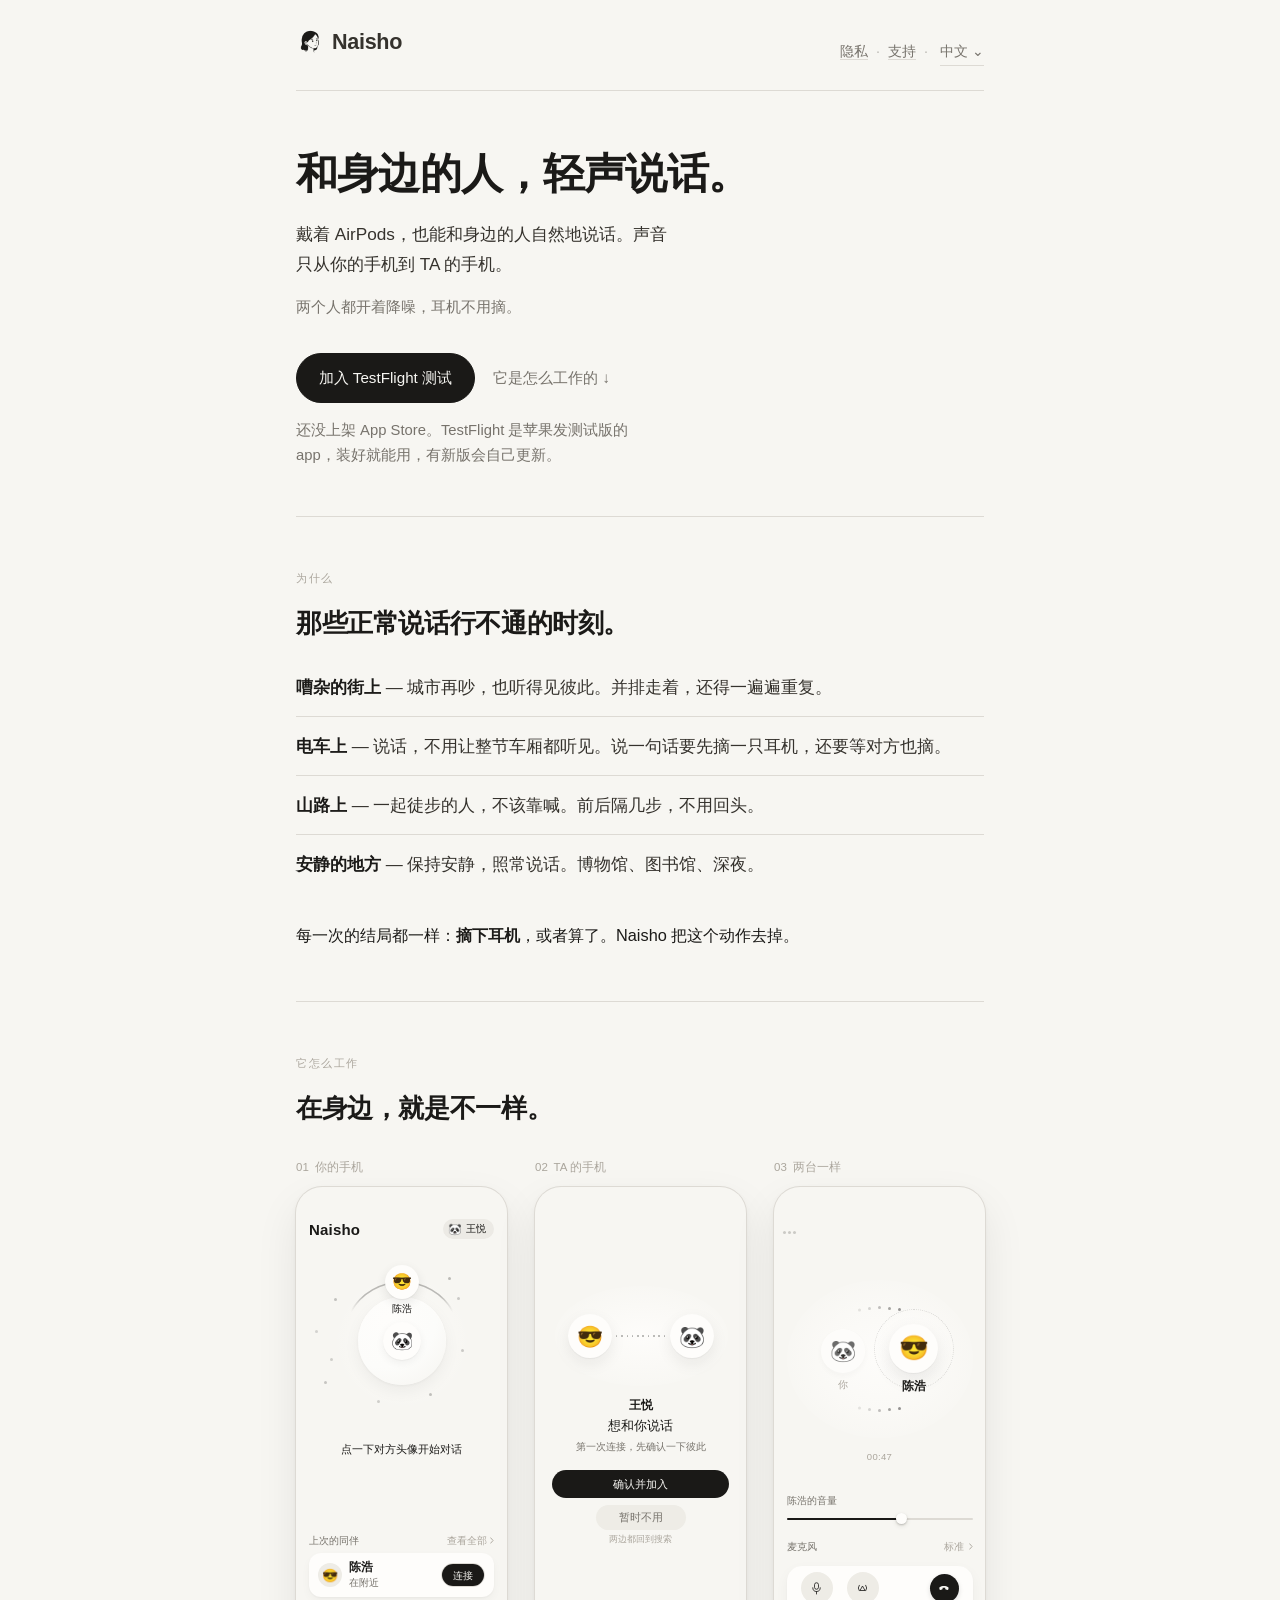
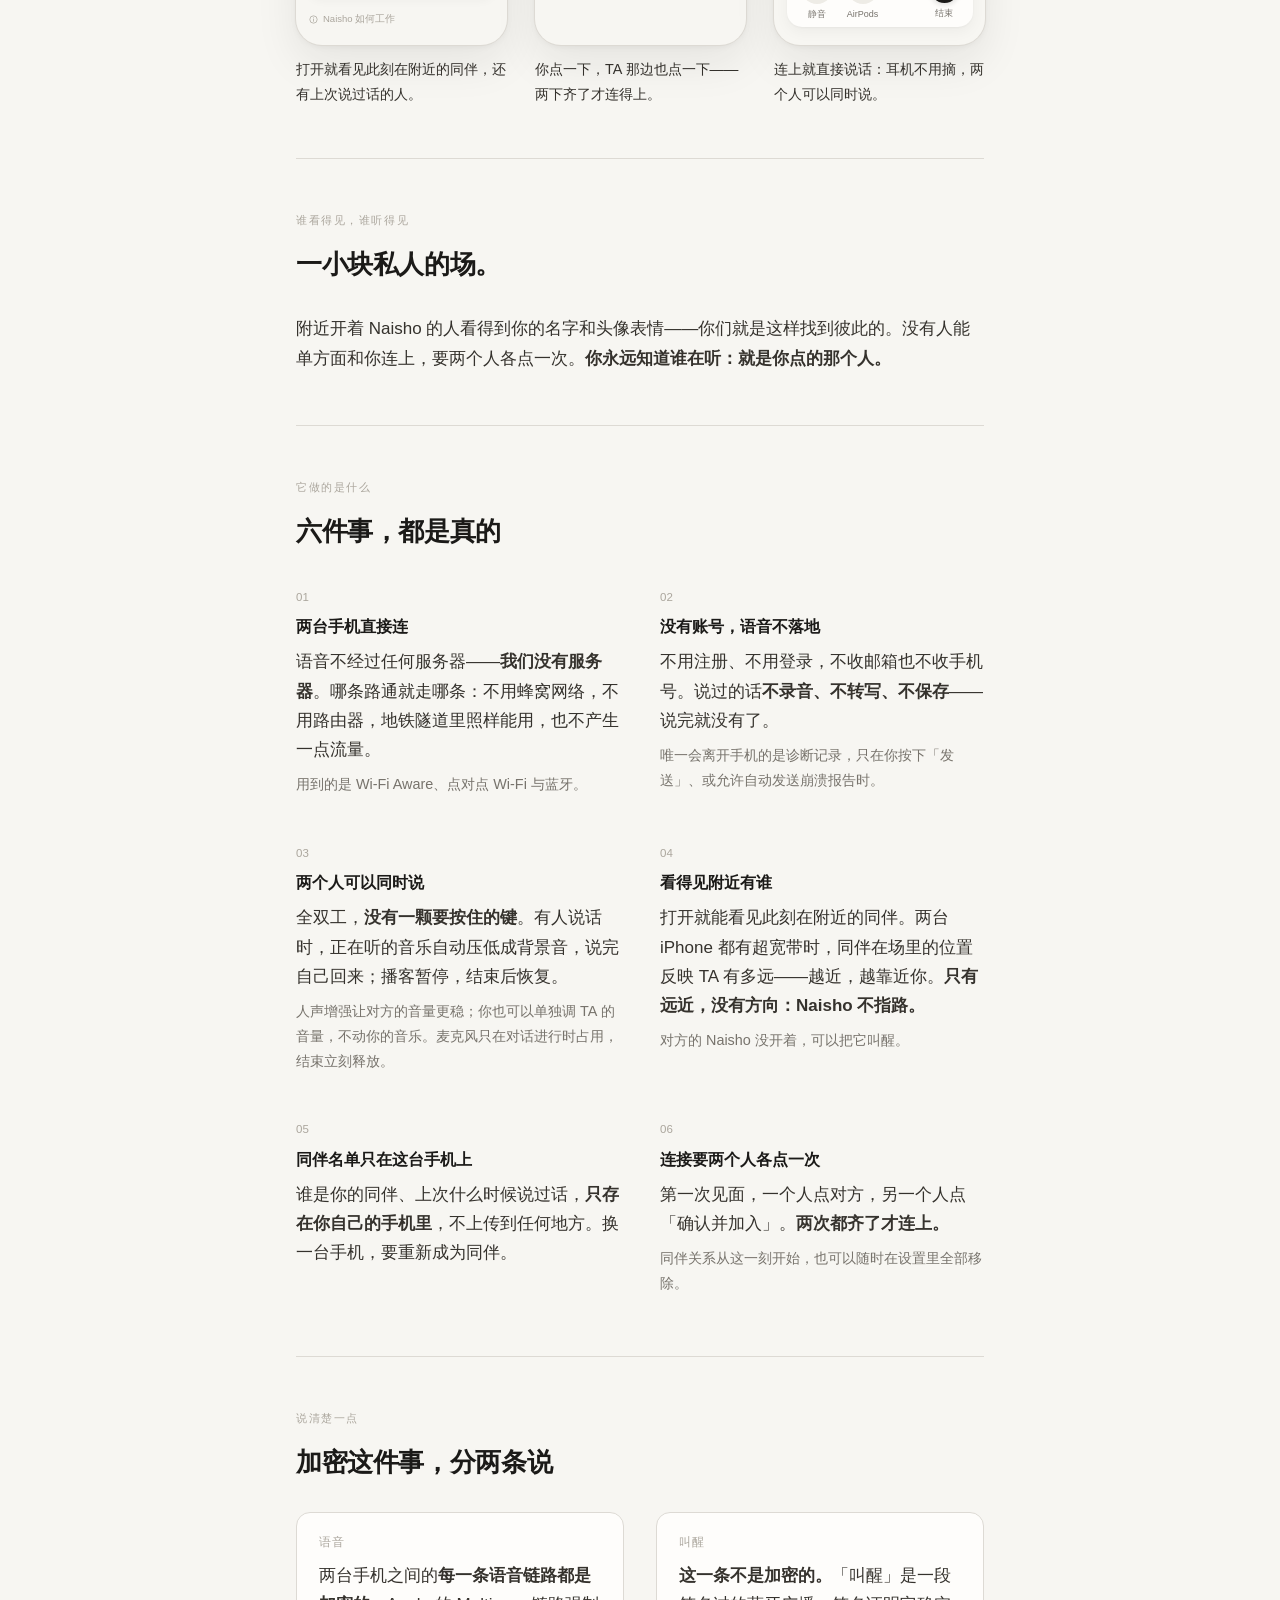
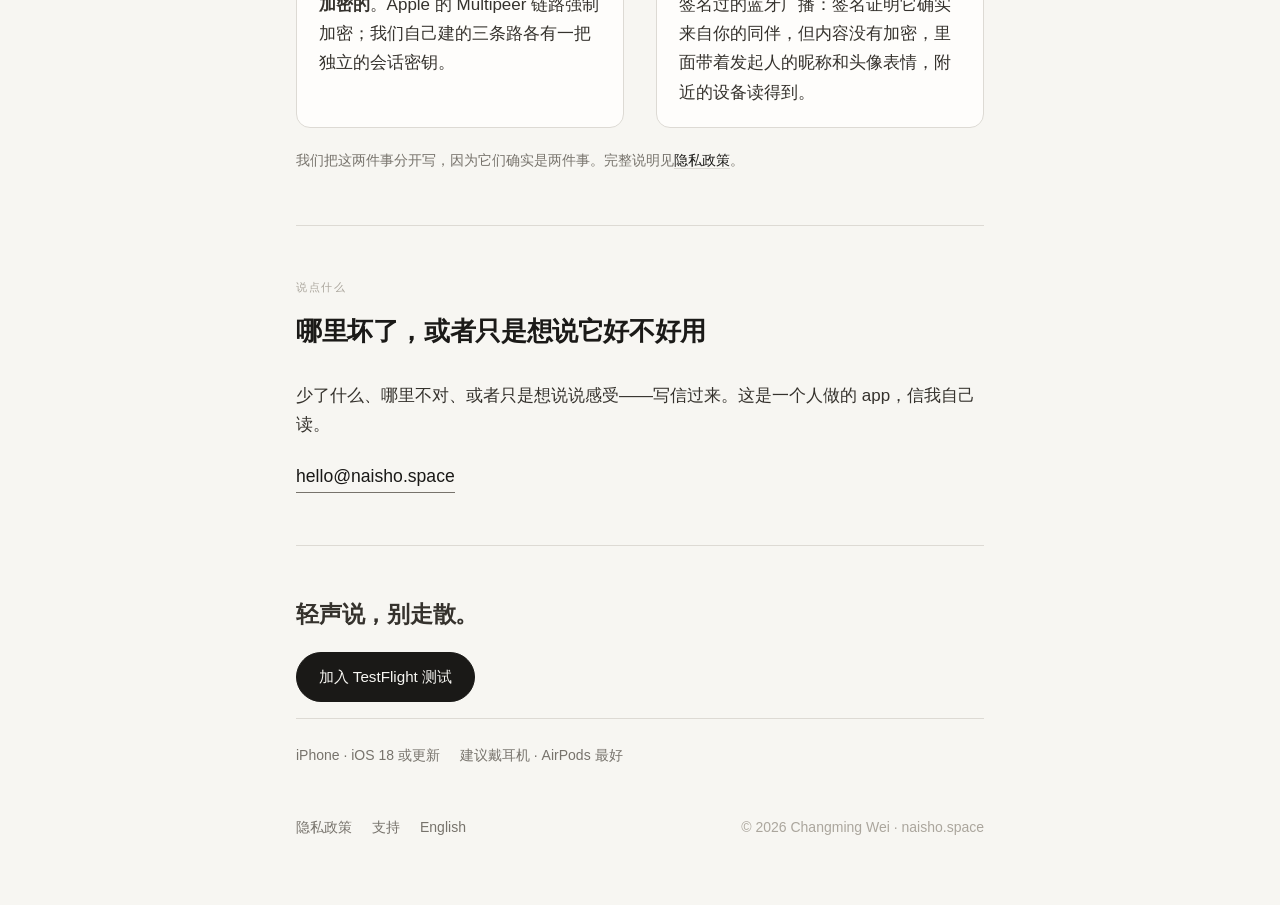
==== cn/index.html @ 8e5c278e "默认语言换成英文：根上是 en，中文搬到 /cn/ Changming 09-07：「我希望默认进来就是 en 版本，cn 的版本就是也有个单独的 域名 /cn/」。  - /            " ====
<!doctype html>
<html lang="zh-Hans">
<head>
<meta charset="utf-8">
<meta name="viewport" content="width=device-width, initial-scale=1">
<title>Naisho · 和身边的人，轻声说话</title>
<meta name="description" content="戴着 AirPods，也能和身边的人自然地说话。没有服务器，没有账号，不录音。iPhone · TestFlight 测试中。">
<link rel="canonical" href="https://naisho.space/cn/">
<link rel="alternate" hreflang="en" href="https://naisho.space/">
<link rel="alternate" hreflang="zh-Hans" href="https://naisho.space/cn/">
<link rel="alternate" hreflang="x-default" href="https://naisho.space/">
<link rel="stylesheet" href="/style.css">
<link rel="icon" href="/favicon.png" type="image/png">
<link rel="apple-touch-icon" href="/apple-touch-icon.png">
<meta name="theme-color" content="#F7F6F2" media="(prefers-color-scheme: light)">
<meta name="theme-color" content="#0D0D0B" media="(prefers-color-scheme: dark)">
<meta property="og:site_name" content="Naisho">
<meta property="og:title" content="和身边的人，轻声说话">
<meta property="og:description" content="戴着 AirPods，也能和身边的人自然地说话。没有服务器，没有账号，不录音。">
<meta property="og:url" content="https://naisho.space/cn/">
<meta property="og:type" content="website">
<meta property="og:locale" content="zh_CN">
<meta property="og:locale:alternate" content="en_US">
<meta property="og:image" content="https://naisho.space/cn/og-card.png">
<meta property="og:image:width" content="1200">
<meta property="og:image:height" content="630">
<meta property="og:image:alt" content="Naisho">
<meta name="twitter:card" content="summary_large_image">
<meta name="twitter:title" content="和身边的人，轻声说话">
<meta name="twitter:description" content="戴着 AirPods，也能和身边的人自然地说话。没有服务器，没有账号，不录音。">
<meta name="twitter:image" content="https://naisho.space/cn/og-card.png">
</head>
<body>
<div class="wrap">

  <header class="masthead">
    <p class="wordmark"><a href="/cn/"><img src="/logo.png" class="logo" alt="" width="28" height="28">Naisho</a></p>
    <nav>
      <a href="/cn/privacy/">隐私</a><span class="sep">·</span><a href="/cn/support/">支持</a><span class="sep">·</span>
      <details class="lang">
      <summary>中文</summary>
      <ul>
        <li><b>中文</b></li>
        <li><a href="/">English</a></li>
      </ul>
    </details>
    </nav>
  </header>

  <div class="hero">
    <h1>和身边的人，轻声说话。</h1>
    <p class="sub">戴着 AirPods，也能和身边的人自然地说话。声音只从你的手机到 TA 的手机。</p>
    <p class="fine">两个人都开着降噪，耳机不用摘。</p>
    <div class="actions">
      <a class="btn primary" href="https://testflight.apple.com/join/V8FKCAMr" rel="noopener">加入 TestFlight 测试</a>
      <a class="btn ghost" href="#how-to">它是怎么工作的 ↓</a>
    </div>
    <p class="fine" style="margin-top:.9rem">还没上架 App Store。TestFlight 是苹果发测试版的 app，装好就能用，有新版会自己更新。</p>
  </div>

  <section>
    <p class="eyebrow">为什么</p>
    <h2>那些正常说话行不通的时刻。</h2>
    <ul class="scenes">
      <li><b>嘈杂的街上</b> — 城市再吵，也听得见彼此。并排走着，还得一遍遍重复。</li>
      <li><b>电车上</b> — 说话，不用让整节车厢都听见。说一句话要先摘一只耳机，还要等对方也摘。</li>
      <li><b>山路上</b> — 一起徒步的人，不该靠喊。前后隔几步，不用回头。</li>
      <li><b>安静的地方</b> — 保持安静，照常说话。博物馆、图书馆、深夜。</li>
    </ul>
    <p class="closing">每一次的结局都一样：<b>摘下耳机</b>，或者算了。Naisho 把这个动作去掉。</p>
  </section>

  <section id="how-to">
    <p class="eyebrow">它怎么工作</p>
    <h2>在身边，就是不一样。</h2>
    <div class="howto">
      <div class="step">
        <span class="n">01<em>你的手机</em></span>
<div class="shot s1" aria-hidden="true">
  <div class="top"></div>
  <div class="hdr"><span class="wm">Naisho</span><span class="cap"><i>🐼</i>王悦</span></div>
  <div class="field">
    <i class="dot" style="left:116px;top:24px;opacity:0.3"></i><i class="dot" style="left:161px;top:48px;opacity:0.2"></i><i class="dot" style="left:165px;top:100px;opacity:0.22"></i><i class="dot" style="left:133px;top:144px;opacity:0.27"></i><i class="dot" style="left:81px;top:151px;opacity:0.19"></i><i class="dot" style="left:28px;top:132px;opacity:0.22"></i><i class="dot" style="left:19px;top:81px;opacity:0.16"></i><i class="dot" style="left:38px;top:49px;opacity:0.24"></i><i class="dot" style="left:152px;top:28px;opacity:0.27"></i><i class="dot" style="left:34px;top:109px;opacity:0.18"></i>
    <div class="mist"></div>
    <svg class="ripples" viewBox="0 0 318 318" aria-hidden="true"><circle class="rp rp1" cx="159" cy="159"/><circle class="rp rp2" cx="159" cy="159"/><circle class="rp rp3" cx="159" cy="159"/></svg>
    <svg class="arc" viewBox="-65 -65 130 130" aria-hidden="true"><defs><linearGradient id="arcfade" x1="0" x2="1" y1="0" y2="0"><stop offset="0" stop-color="currentColor" stop-opacity="0"/><stop offset=".12" stop-color="currentColor" stop-opacity=".28"/><stop offset=".88" stop-color="currentColor" stop-opacity=".28"/><stop offset="1" stop-color="currentColor" stop-opacity="0"/></linearGradient></defs><path d="M-51.1 -29.5 A59 59 0 0 1 51.1 -29.5" stroke="url(#arcfade)"/></svg>
    <div class="orb"><div class="face">🐼</div></div>
    <div class="peer"><div class="fw"><i class="halo"></i><div class="face">😎</div><i class="dust" style="--dx:14px;--dy:-9px;animation-delay:-0s"></i><i class="dust" style="--dx:18px;--dy:4px;animation-delay:-0.15s"></i><i class="dust" style="--dx:9px;--dy:-16px;animation-delay:-0.3s"></i><i class="dust" style="--dx:20px;--dy:-3px;animation-delay:-0.45s"></i></div><b>陈浩</b></div>
  </div>
  <div class="status x"><span class="a">正在寻找附近的同伴…</span><span class="b">点一下对方头像开始对话</span></div>
  <div class="grow"></div>
  <div class="last">
    <div class="lh"><b>上次的同伴</b><span class="see">查看全部<svg width="4" height="7" viewBox="0 0 6 10" fill="none" aria-hidden="true"><path d="M1 1l3.6 4L1 9" stroke="currentColor" stroke-width="1.4" stroke-linecap="round" stroke-linejoin="round"/></svg></span></div>
    <div class="card">
      <div class="face">😎</div>
      <div class="txt"><b>陈浩</b><span class="sub x num"><em class="a">上次对话 1小时前</em><em class="b">在附近</em></span></div>
      <div class="btn x"><span class="a">叫醒</span><span class="b">连接</span></div>
    </div>
  </div>
  <div class="how"><svg width="9" height="9" viewBox="0 0 16 16" fill="none" aria-hidden="true"><circle cx="8" cy="8" r="6.5" stroke="currentColor" stroke-width="1.3"/><path d="M8 7.2v4" stroke="currentColor" stroke-width="1.3" stroke-linecap="round"/><circle cx="8" cy="4.8" r=".85" fill="currentColor"/></svg>Naisho 如何工作</div>
  <div class="bot"></div>
</div>
        <p>打开就看见此刻在附近的同伴，还有上次说过话的人。</p>
      </div>
      <div class="step">
        <span class="n">02<em>TA 的手机</em></span>
<div class="shot s2" aria-hidden="true">
  <div class="c2">
    <div class="duo"><div class="glow"></div><div class="face">😎</div><div class="link"><i style="left:4.4px"></i><i style="left:9.7px"></i><i style="left:15.0px"></i><i style="left:20.2px"></i><i style="left:25.6px"></i><i style="left:30.9px"></i><i style="left:36.2px"></i><i style="left:41.5px"></i><i style="left:46.8px"></i><i style="left:52.0px"></i></div><div class="face">🐼</div></div>
    <b class="nm">王悦</b>
    <div class="ask">想和你说话</div>
    <div class="once">第一次连接，先确认一下彼此</div>
    <div class="fill">确认并加入</div>
    <div class="pill">暂时不用</div>
    <div class="fn">两边都回到搜索</div>
  </div>
</div>
        <p>你点一下，TA 那边也点一下——两下齐了才连得上。</p>
      </div>
      <div class="step">
        <span class="n">03<em>两台一样</em></span>
<div class="shot s3" aria-hidden="true">
  <div class="top"></div>
  <div class="q"><i></i><i></i><i></i></div>
  <div class="grow"></div>
  <div class="pf">
    <div class="mist"></div>
    <div class="fd"><i style="opacity:.10;transform:translateY(1.5px)"></i><i style="opacity:.16"></i><i style="opacity:.26;transform:translateY(-1px)"></i><i style="opacity:.38"></i><i style="opacity:.46;transform:translateY(1px)"></i></div>
    <div class="pair">
      <div class="me"><div class="face">🐼</div><span>你</span></div>
      <div class="sp"><i class="glow"></i><i class="df d1"></i><i class="df d2"></i><i class="df d3"></i><div class="face">😎</div><b>陈浩</b></div>
    </div>
    <div class="fd"><i style="opacity:.10;transform:translateY(-1.5px)"></i><i style="opacity:.16"></i><i style="opacity:.26;transform:translateY(1px)"></i><i style="opacity:.38"></i><i style="opacity:.46;transform:translateY(-1px)"></i></div>
  </div>
  <div class="timer num">00:47</div>
  <div class="grow"></div>
  <div class="vol"><span>陈浩的音量</span><div class="track"><i></i><i class="on"></i><i class="th"></i></div></div>
  <div class="mic"><span>麦克风</span><em>标准</em><span style="flex:none;color:var(--sh-t3);margin-left:5px"><svg width="4" height="7" viewBox="0 0 6 10" fill="none" aria-hidden="true"><path d="M1 1l3.6 4L1 9" stroke="currentColor" stroke-width="1.4" stroke-linecap="round" stroke-linejoin="round"/></svg></span></div>
  <div class="dock">
    <div class="g">
      <div class="k"><div class="ctl"><svg width="11" height="13" viewBox="0 0 22 26" fill="none" aria-hidden="true"><rect x="7" y="1.5" width="8" height="13" rx="4" stroke-width="1.6"/><path d="M3.5 11.5a7.5 7.5 0 0015 0" stroke-width="1.6" stroke-linecap="round"/><path d="M11 19v5" stroke-width="1.6" stroke-linecap="round"/></svg></div>静音</div>
      <div class="k"><div class="ctl"><svg width="13" height="12" viewBox="0 0 26 24" fill="none" aria-hidden="true"><path d="M6.5 6.5a9 9 0 000 11M19.5 6.5a9 9 0 010 11" stroke-width="1.6" stroke-linecap="round"/><path d="M13 8l5 9H8l5-9z" stroke-width="1.6" stroke-linejoin="round"/></svg></div>AirPods</div>
    </div>
    <div class="k end"><div class="ctl"><svg width="12" height="12" viewBox="0 0 26 26" aria-hidden="true"><path d="M3.4 11.6c5-4 13.8-4 18.8 0l.5.4v3.4c0 1.1-1 2-2.1 1.8l-3.5-.7a1.9 1.9 0 01-1.5-1.9v-1.9a13.6 13.6 0 00-5.6 0v1.9c0 .9-.6 1.7-1.5 1.9l-3.5.7A1.9 1.9 0 013 15.4V12l.4-.4z"/></svg></div>结束</div>
  </div>
  <div class="bot"></div>
</div>
        <p>连上就直接说话：耳机不用摘，两个人可以同时说。</p>
      </div>
    </div>
  </section>

  <section>
    <p class="eyebrow">谁看得见，谁听得见</p>
    <h2>一小块私人的场。</h2>
    <p>附近开着 Naisho 的人看得到你的名字和头像表情——你们就是这样找到彼此的。没有人能单方面和你连上，要两个人各点一次。<b>你永远知道谁在听：就是你点的那个人。</b></p>
  </section>

  <section id="how">
    <p class="eyebrow">它做的是什么</p>
    <h2>六件事，都是真的</h2>
    <div class="facts">
      <div class="fact">
        <span class="n">01</span>
        <h3>两台手机直接连</h3>
        <p>语音不经过任何服务器——<b>我们没有服务器</b>。哪条路通就走哪条：不用蜂窝网络，不用路由器，地铁隧道里照样能用，也不产生一点流量。</p>
        <p class="fine">用到的是 Wi‑Fi Aware、点对点 Wi‑Fi 与蓝牙。</p>
      </div>
      <div class="fact">
        <span class="n">02</span>
        <h3>没有账号，语音不落地</h3>
        <p>不用注册、不用登录，不收邮箱也不收手机号。说过的话<b>不录音、不转写、不保存</b>——说完就没有了。</p>
        <p class="fine">唯一会离开手机的是诊断记录，只在你按下「发送」、或允许自动发送崩溃报告时。</p>
      </div>
      <div class="fact">
        <span class="n">03</span>
        <h3>两个人可以同时说</h3>
        <p>全双工，<b>没有一颗要按住的键</b>。有人说话时，正在听的音乐自动压低成背景音，说完自己回来；播客暂停，结束后恢复。</p>
        <p class="fine">人声增强让对方的音量更稳；你也可以单独调 TA 的音量，不动你的音乐。麦克风只在对话进行时占用，结束立刻释放。</p>
      </div>
      <div class="fact">
        <span class="n">04</span>
        <h3>看得见附近有谁</h3>
        <p>打开就能看见此刻在附近的同伴。两台 iPhone 都有超宽带时，同伴在场里的位置反映 TA 有多远——越近，越靠近你。<b>只有远近，没有方向：Naisho 不指路。</b></p>
        <p class="fine">对方的 Naisho 没开着，可以把它叫醒。</p>
      </div>
      <div class="fact">
        <span class="n">05</span>
        <h3>同伴名单只在这台手机上</h3>
        <p>谁是你的同伴、上次什么时候说过话，<b>只存在你自己的手机里</b>，不上传到任何地方。换一台手机，要重新成为同伴。</p>
              </div>
      <div class="fact">
        <span class="n">06</span>
        <h3>连接要两个人各点一次</h3>
        <p>第一次见面，一个人点对方，另一个人点「确认并加入」。<b>两次都齐了才连上。</b></p>
        <p class="fine">同伴关系从这一刻开始，也可以随时在设置里全部移除。</p>
      </div>
    </div>
  </section>

  <section>
    <p class="eyebrow">说清楚一点</p>
    <h2>加密这件事，分两条说</h2>
    <div class="split">
      <div class="col">
        <p class="label">语音</p>
        <p>两台手机之间的<b>每一条语音链路都是加密的</b>。Apple 的 Multipeer 链路强制加密；我们自己建的三条路各有一把独立的会话密钥。</p>
      </div>
      <div class="col">
        <p class="label">叫醒</p>
        <p><b>这一条不是加密的。</b>「叫醒」是一段签名过的蓝牙广播：签名证明它确实来自你的同伴，但内容没有加密，里面带着发起人的昵称和头像表情，附近的设备读得到。</p>
      </div>
    </div>
    <p class="fine" style="margin-top:1.25rem">我们把这两件事分开写，因为它们确实是两件事。完整说明见<a href="/cn/privacy/">隐私政策</a>。</p>
  </section>

  <section>
    <p class="eyebrow">说点什么</p>
    <h2>哪里坏了，或者只是想说它好不好用</h2>
    <p>少了什么、哪里不对、或者只是想说说感受——写信过来。这是一个人做的 app，信我自己读。</p>
    <a class="mail" href="mailto:hello@naisho.space">hello@naisho.space</a>
  </section>

  <div class="closing-cta">
    <p class="big">轻声说，别走散。</p>
    <div class="actions">
      <a class="btn primary" href="https://testflight.apple.com/join/V8FKCAMr" rel="noopener">加入 TestFlight 测试</a>
    </div>
  </div>

  <div class="spec">
    <span>iPhone · iOS 18 或更新</span>
    <span>建议戴耳机 · AirPods 最好</span>
  </div>

  <footer>
    <a href="/cn/privacy/">隐私政策</a>
    <a href="/cn/support/">支持</a>
    <a href="/">English</a>
    <span class="copy">© 2026 Changming Wei · naisho.space</span>
  </footer>

</div>
</body>
</html>
---- style.css ----
/* naisho.space —— 全站唯一一份样式。没有脚本，没有第三方资源，没有网络字体。
   为什么不引网络字体（画布《官网规格》）：能用这个产品的人全在 Apple 设备上，
   那里的系统字栈就是 SF Pro ＋ 苹方 / ヒラギノ，和 app 里一模一样；
   中文没有能引的那一款（一两 MB，子集化也拖首屏），而只引拉丁正好制造
   「一句中英混排的话当场看出两副字」——app 那条规矩要避开的正是这个。 */

:root {
  color-scheme: light dark;
  --bg: #F7F6F2;
  --surface: #FEFDFB;
  --text: #1B1A18;
  --prose: #35322D;
  --muted: #77736C;
  --faint: #ABA69D;
  --rule: #DDDAD4;
  --accent: #1A1917;
  --ink-invert: #F7F6F2;
}
@media (prefers-color-scheme: dark) {
  :root {
    --bg: #0D0D0B;
    --surface: #1C1A16;
    --text: #F3F0EA;
    --prose: #DCD8D0;
    --muted: #A8A49B;
    --faint: #7A756C;
    --rule: rgba(255, 255, 255, 0.10);
    --accent: #F3F0EA;
    --ink-invert: #0D0D0B;
  }
}

*, *::before, *::after { box-sizing: border-box; }

body {
  margin: 0;
  background: var(--bg);
  color: var(--text);
  /* 中日文那几款必须显式列出：网页上没有 iOS 那条「系统自己的回落链是对的」的保证，
     -apple-system 在 Windows / Android 会落到 Segoe UI / Roboto，两副都没有汉字。 */
  font: 17px/1.72 -apple-system, BlinkMacSystemFont, "SF Pro Text", "Segoe UI",
        "PingFang SC", "PingFang TC", "Hiragino Sans", "Microsoft YaHei",
        "Noto Sans SC", "Helvetica Neue", Helvetica, Arial, sans-serif;
  -webkit-text-size-adjust: 100%;
  -webkit-font-smoothing: antialiased;
}

.wrap { max-width: 46rem; margin: 0 auto; padding: 0 1.5rem; }

/* ── 页眉 ─────────────────────────────────────────── */
.masthead {
  display: flex; flex-wrap: wrap; align-items: baseline; gap: .75rem 1.25rem;
  padding: 1.75rem 0 1.5rem; border-bottom: 1px solid var(--rule);
}
.wordmark {
  font: 700 1.35rem/1 "Helvetica Neue", Helvetica, Arial, sans-serif;
  letter-spacing: -0.015em; margin: 0;
}
.wordmark a { color: inherit; border: none; display: inline-flex; align-items: center; gap: .5rem; }
/* 名字在五种语言里都只有一个：Naisho。字标里不挂译名。 */
.logo { display: block; width: 28px; height: 28px; border-radius: 6px; }
/* 深色下这张线稿是黑的，会糊在深色纸上——反相一下比另存一张更省，形状一模一样。 */
@media (prefers-color-scheme: dark) { .logo { filter: invert(1); } }

/* 语言：一个纯 CSS 的下拉（<details>，没有脚本）。 */
.lang { position: relative; display: inline-block; }
.lang > summary {
  list-style: none; cursor: pointer; color: var(--muted);
  border-bottom: 1px solid var(--rule); padding-bottom: 1px;
}
.lang > summary::-webkit-details-marker { display: none; }
.lang > summary::after { content: " ⌄"; letter-spacing: 0; }
.lang[open] > summary { color: var(--text); }
.lang > ul {
  position: absolute; right: 0; top: calc(100% + .5rem); z-index: 5;
  margin: 0; padding: .35rem 0; list-style: none; min-width: 7.5rem;
  background: var(--surface); border: 1px solid var(--rule); border-radius: 10px;
  box-shadow: 0 4px 14px rgba(0, 0, 0, .07);
}
.lang li { padding: 0; }
.lang li a, .lang li b {
  display: block; padding: .35rem .85rem; font-size: .9rem; font-weight: 400;
  color: var(--muted); border: none; white-space: nowrap;
}
.lang li b { color: var(--text); }
.lang li a:hover { color: var(--text); background: var(--bg); }
.masthead nav { margin-left: auto; font-size: .9rem; color: var(--muted); }
.masthead nav a { color: inherit; }
.masthead nav a:hover { color: var(--text); }
.masthead nav .sep { opacity: .45; margin: 0 .5rem; }

a { color: var(--accent); text-decoration: none; border-bottom: 1px solid var(--rule); }
a:hover { border-color: var(--muted); }
a:focus-visible { outline: 2px solid var(--muted); outline-offset: 3px; border-radius: 2px; }

/* ── 开场 ─────────────────────────────────────────── */
.hero { padding: 3.5rem 0 3rem; }
.hero h1 {
  font-size: clamp(1.85rem, 5.2vw, 2.6rem); line-height: 1.28; font-weight: 600;
  letter-spacing: -0.02em; margin: 0 0 1.25rem; text-wrap: balance; max-width: 20ch;
}
.hero .sub { font-size: 1.075rem; color: var(--prose); margin: 0 0 1rem; max-width: 40ch; }
.hero .fine { font-size: .925rem; color: var(--muted); margin: 0; max-width: 42ch; }

.actions { display: flex; flex-wrap: wrap; gap: .75rem; margin-top: 2rem; }
.btn {
  display: inline-block; padding: .7rem 1.35rem; border-radius: 999px;
  font-size: .95rem; border: 1px solid var(--rule); background: var(--surface);
  color: var(--text);
}
/* 主动作：实心墨块。app 里那颗「连接」也是这个道理——一屏上只有一个这么重的东西。 */
.btn.primary {
  background: var(--accent); color: var(--ink-invert); border-color: var(--accent);
  font-weight: 500;
}
.btn.primary:hover { opacity: .88; }
.btn.ghost { border-color: transparent; background: transparent; color: var(--muted); padding-left: .35rem; }
.btn.ghost:hover { color: var(--text); }

/* ── 分节 ─────────────────────────────────────────── */
section { padding: 3.25rem 0; border-top: 1px solid var(--rule); }
.eyebrow {
  font-size: .7rem; letter-spacing: .14em; text-transform: uppercase;
  color: var(--faint); margin: 0 0 .75rem;
}
h2 {
  font-size: clamp(1.3rem, 3.4vw, 1.6rem); font-weight: 600; letter-spacing: -0.015em;
  margin: 0 0 1.75rem; text-wrap: balance;
}
h3 { font-size: 1.0rem; font-weight: 600; margin: 0 0 .4rem; }
p { margin: 0 0 1rem; color: var(--prose); }
p:last-child { margin-bottom: 0; }
.fine { font-size: .9rem; color: var(--muted); }

/* 场景：一条一条，不是卡片墙——它们是同一件事的四个样子 */
.scenes { list-style: none; margin: 0 0 1.75rem; padding: 0; }
.scenes li { padding: .9rem 0; border-top: 1px solid var(--rule); color: var(--prose); }
.scenes li:first-child { border-top: none; padding-top: 0; }
.scenes b { color: var(--text); font-weight: 600; }
.closing { font-size: 1.02rem; color: var(--text); }

/* 六件事 */
.facts { display: grid; gap: 1.75rem; }
@media (min-width: 40rem) { .facts { grid-template-columns: 1fr 1fr; gap: 2rem 2.5rem; } }
.fact .n {
  display: inline-block; font-size: .72rem; color: var(--faint);
  font-variant-numeric: tabular-nums; margin-bottom: .35rem;
}
.fact p { margin-bottom: .5rem; }

/* ── 怎么用：三块真屏 ──────────────────────────────────────────────
   纯 HTML + CSS，零脚本、零外链、零位图。屏跟着访客的主题翻（prefers-color-scheme）——
   app 的纸 #F7F6F2 / #0D0D0B 和站点的 --bg 本来就是同一块材料，屏里那一套是 app 自己的
   令牌（画布《材料与字阶》），用 --sh-* 单独挂在 .shot 上，不和站点的 --text / --prose 混。
   减弱动态：沿用本文件底部那条全局 animation:none —— 每个会动的东西，静止态都写在
   基础样式里（有人在场 / 说话中），动画一关剩下的就是那一帧，不另写一条。 */
.howto { display: grid; gap: 2.1rem; }
@media (min-width: 40rem) { .howto { grid-template-columns: repeat(3, 1fr); gap: 2rem 1.75rem; } }
.step .n {
  display: block; font-size: .72rem; color: var(--faint);
  font-variant-numeric: tabular-nums; margin-bottom: .6rem;
}
.step .n em { font-style: normal; margin-left: .5em; }
.step p { font-size: .9rem; line-height: 1.7; color: var(--prose); margin: .75rem 0 0; }
.step .shot { margin: 0 auto; }

/* 屏：402 × 874 的真机按 211 宽重排（不是缩图——16 号正文缩到 8.4 号没人读得了）。
   几何等比 0.525，字号设下限：主文字 11–12.5，次要 10，三级 9.5。 */
.shot {
  --sh-bg: #F7F6F2; --sh-ink: #1A1917; --sh-i: 26, 25, 23;
  --sh-t2: #77736C; --sh-t3: #ABA69D;
  --sh-card: #FEFDFB; --sh-face: #FEFDFB; --sh-chip: #EEECE6; --sh-cap: #ECEAE5;
  --sh-orb1: #FEFDFB; --sh-orb2: #FCFCFA; --sh-orb3: #F3F1EC; --sh-rim: rgba(254, 253, 251, .9);
  --sh-track: #DDDAD4; --sh-thumb: #FEFDFB; --sh-inv: #F7F6F2;
  --sh-sh: 27, 26, 24; --sh-glow: 254, 253, 251;
  position: relative; width: 211px; height: 458px; overflow: hidden; border-radius: 26px;
  background: var(--sh-bg); color: var(--sh-ink);
  box-shadow: 0 0 0 1px var(--rule), 0 2px 6px rgba(var(--sh-sh), .05), 0 18px 44px rgba(var(--sh-sh), .08);
  display: flex; flex-direction: column; align-items: stretch;
  font-size: 10px; line-height: 1.3; font-weight: 400; letter-spacing: 0; text-align: left;
  -webkit-font-smoothing: antialiased; user-select: none; -webkit-user-select: none;
}
@media (prefers-color-scheme: dark) {
  .shot {
    --sh-bg: #0D0D0B; --sh-ink: #F3F0EA; --sh-i: 243, 240, 234;
    --sh-t2: #A8A49B; --sh-t3: #7A756C;
    --sh-card: #1C1A16; --sh-face: #35312A; --sh-chip: #2E2B25; --sh-cap: #2E2B25;
    --sh-orb1: #2E2A22; --sh-orb2: #26231D; --sh-orb3: #191713; --sh-rim: rgba(243, 240, 234, .14);
    --sh-track: #3A362F; --sh-thumb: #EDE9E1; --sh-inv: #0D0D0B;
    --sh-sh: 0, 0, 0; --sh-glow: 46, 42, 34;
  }
}
/* 三列时格子只有 178–211 宽（视口 40–46rem），窄屏叠起来时放大一档。zoom 是重排不是栅格缩放，字仍然清楚。 */
@media (min-width: 40rem) and (max-width: 45.99rem) { .shot { zoom: .84; } }
@media (max-width: 39.99rem) { .shot { zoom: 1.24; } }

.shot * { box-sizing: border-box; margin: 0; padding: 0; }
.shot svg { display: block; width: auto; height: auto; }
.shot .grow { flex: 1 1 auto; }
.shot .num { font-variant-numeric: tabular-nums; }
.shot .x { display: grid; } .shot .x > * { grid-area: 1 / 1; }
.shot .face {
  display: flex; align-items: center; justify-content: center; flex: none;
  border-radius: 50%; background: var(--sh-face); line-height: 1; font-style: normal;
}
.shot .wm { font: 700 15px/1 "Helvetica Neue", Helvetica, Arial, sans-serif; letter-spacing: .2px; color: var(--sh-ink); }
.shot .fd { display: flex; align-items: center; gap: 7px; }
.shot .fd i { display: block; width: 3px; height: 3px; border-radius: 50%; background: var(--sh-ink); }

/* ── 01 首页：搜索中 → 有人进来了 → 又走了（18 秒一圈，画布《搜索页 · 动效说明》分镜 ①②⑤⑥） ── */
.s1 .top { height: 30px; flex: none; }
.s1 .hdr { height: 24px; flex: none; display: flex; align-items: center; justify-content: space-between; padding: 0 13px; }
.s1 .cap {
  display: flex; align-items: center; gap: 4px; height: 20px; padding: 0 8px 0 5px;
  border-radius: 10px; background: var(--sh-cap); font-size: 9.5px; color: var(--sh-ink); white-space: nowrap;
}
.s1 .cap i { font-style: normal; font-size: 11px; line-height: 1; }
.s1 .field { position: relative; height: 183px; flex: none; margin-top: 8px; }
.s1 .dot { position: absolute; width: 3px; height: 3px; border-radius: 50%; background: var(--sh-ink); }
.s1 .mist {
  position: absolute; left: 50%; top: 50%; width: 160px; height: 160px; margin: -80px 0 0 -80px; border-radius: 50%;
  background: radial-gradient(50% 50% at 50% 50%, rgba(var(--sh-glow), .55) 0%, rgba(var(--sh-glow), .22) 58%, rgba(var(--sh-glow), 0) 86%);
}
/* 三道等势线：越往外越淡、越往外越断（代码 FieldRipples.bands：[40,.8] → [6,4] → [2,7]），没有一圈是闭合的 */
.s1 .ripples { position: absolute; left: 50%; top: 50%; width: 167px; height: 167px; margin: -83.5px 0 0 -83.5px; overflow: visible; opacity: 0; animation: s1-ripples 18s linear infinite; }
.s1 .rp { fill: none; stroke: rgb(var(--sh-i)); stroke-width: 1.6; r: 124px; opacity: 0; stroke-dasharray: 40 .8; animation: s1-rp 4.4s cubic-bezier(.22, .61, .36, 1) infinite; }
.s1 .rp2 { animation-delay: -1.45s; } .s1 .rp3 { animation-delay: -2.9s; }
@keyframes s1-rp {
  0%   { r: 124px; opacity: .18; stroke-dasharray: 40 .8; }
  35%  { r: 164px; opacity: .085; stroke-dasharray: 14 2.8; }
  70%  { r: 204px; opacity: .03; stroke-dasharray: 4 5.2; }
  100% { r: 238px; opacity: 0;   stroke-dasharray: 2 7; }
}
.s1 .orb {
  position: absolute; left: 50%; top: 50%; width: 88px; height: 88px; margin: -44px 0 0 -44px; border-radius: 50%;
  background: radial-gradient(118% 118% at 32% 24%, var(--sh-orb1) 0%, var(--sh-orb2) 48%, var(--sh-orb3) 100%);
  box-shadow: 0 6px 16px rgba(var(--sh-sh), .055), 0 1px 3px rgba(var(--sh-sh), .04), inset 0 1px 0 var(--sh-rim);
  display: flex; align-items: center; justify-content: center; animation: s1-orb 18s ease-in-out infinite;
}
.s1 .orb .face { width: 38px; height: 38px; font-size: 18px; box-shadow: 0 3px 8px rgba(var(--sh-sh), .055), 0 1px 1px rgba(var(--sh-sh), .035); }
/* 进来的人：只有距离没有方向 → 放正上方（《只有距离》定稿），半径 = 正常对话距离那一档（112 × .525） */
.s1 .arc { position: absolute; left: 50%; top: 50%; width: 130px; height: 130px; margin: -65px 0 0 -65px; overflow: visible; filter: blur(.45px); animation: s1-arc 18s linear infinite; }
.s1 .arc path { fill: none; stroke-width: 1.6; stroke-linecap: butt; }
.s1 .peer {
  position: absolute; left: 50%; top: 50%; width: 70px; margin: -76px 0 0 -35px;
  display: flex; flex-direction: column; align-items: center; gap: 4px;
  transform-origin: 35px 17px; animation: s1-peer 18s ease-out infinite;
}
.s1 .peer .fw { position: relative; width: 34px; height: 34px; }
.s1 .peer .face { width: 34px; height: 34px; font-size: 16px; box-shadow: 0 4px 11px rgba(var(--sh-sh), .09), 0 1px 1px rgba(var(--sh-sh), .05); }
.s1 .peer .halo { position: absolute; left: 0; top: 0; width: 34px; height: 34px; border-radius: 50%; border: 1px solid rgba(var(--sh-i), .22); opacity: 0; animation: s1-halo 18s ease-out infinite; }
.s1 .peer b { font-size: 9.5px; font-weight: 400; color: var(--sh-ink); white-space: nowrap; }
.s1 .peer .dust { position: absolute; left: 17px; top: 17px; width: 2px; height: 2px; border-radius: 50%; background: var(--sh-ink); opacity: 0; animation: s1-dust 18s ease-out infinite; }
.s1 .status { flex: none; margin-top: 10px; padding: 0 14px; text-align: center; font-size: 11px; font-weight: 500; color: var(--sh-ink); line-height: 1.35; }
.s1 .status .a { opacity: 0; animation: s1-a 18s linear infinite; }
.s1 .status .b { opacity: 1; animation: s1-b 18s linear infinite; }
.s1 .last { flex: none; padding: 0 13px; display: flex; flex-direction: column; gap: 6px; }
.s1 .lh { display: flex; align-items: baseline; justify-content: space-between; font-size: 10px; }
.s1 .lh b { font-weight: 500; color: var(--sh-t2); }
.s1 .lh .see { display: flex; align-items: center; gap: 3px; color: var(--sh-t3); }
.s1 .card {
  display: flex; align-items: center; gap: 7px; height: 44px; padding: 0 9px; border-radius: 12px;
  background: var(--sh-card); box-shadow: 0 1px 2px rgba(var(--sh-sh), .035), 0 4px 10px rgba(var(--sh-sh), .035);
}
.s1 .card .face { width: 24px; height: 24px; font-size: 13px; background: var(--sh-chip); }
.s1 .card .txt { flex: 1 1 auto; min-width: 0; display: flex; flex-direction: column; gap: 2px; }
.s1 .card .txt b { font-size: 11.5px; font-weight: 600; color: var(--sh-ink); }
.s1 .card .sub { font-size: 9.5px; color: var(--sh-t3); white-space: nowrap; }
.s1 .card .sub em, .s1 .status span { font-style: normal; }
.s1 .card .sub .a { opacity: 0; animation: s1-a 18s linear infinite -17.6s; }
.s1 .card .sub .b { color: var(--sh-t2); opacity: 1; animation: s1-b 18s linear infinite -17.6s; }
.s1 .card .btn { flex: none; font-size: 10px; }
.s1 .card .btn > span { display: flex; align-items: center; justify-content: center; height: 22px; padding: 0 11px; border-radius: 11px; white-space: nowrap; }
.s1 .card .btn .a { background: var(--sh-chip); color: var(--sh-t2); opacity: 0; animation: s1-a 18s linear infinite -17.6s; }
.s1 .card .btn .b { background: var(--sh-ink); color: var(--sh-inv); font-weight: 500; opacity: 1; animation: s1-b 18s linear infinite -17.6s; }
.s1 .how { flex: none; margin-top: 10px; padding: 0 13px; height: 24px; display: flex; align-items: center; gap: 5px; font-size: 9.5px; color: var(--sh-t3); }
.s1 .bot { height: 14px; flex: none; }
/* 18 秒的主时间线：0–5 s 搜索 · 5 s 进入 · 5–14.5 s 在场 · 14.5–15.5 s 化尘离开 · 回到搜索 */
@keyframes s1-ripples { 0%, 27.5% { opacity: 1; } 29%, 86% { opacity: 0; } 89%, 100% { opacity: 1; } }
@keyframes s1-orb {
  0% { transform: scale(1); } 12.2% { transform: scale(1.022); } 24.4% { transform: scale(1); }
  40% { transform: scale(1.006); } 55% { transform: scale(1); } 71% { transform: scale(1.006); } 86% { transform: scale(1); }
  93% { transform: scale(1.02); } 100% { transform: scale(1); }
}
@keyframes s1-peer {
  0%, 27.8% { opacity: 0; transform: scale(.78); }
  29.6% { opacity: 1; transform: scale(1.05); }
  31%, 80.5% { opacity: 1; transform: scale(1); }
  83.5%, 100% { opacity: 0; transform: scale(.94) translateX(3px); }
}
@keyframes s1-halo {
  0%, 29.8% { opacity: 0; transform: scale(1); } 29.9% { opacity: .4; } 38% { opacity: 0; transform: scale(1.9); }
  47.9% { opacity: 0; transform: scale(1); } 48% { opacity: .32; } 56.5% { opacity: 0; transform: scale(1.9); }
  66.2% { opacity: 0; transform: scale(1); } 66.3% { opacity: .32; } 75%, 100% { opacity: 0; transform: scale(1.9); }
}
@keyframes s1-arc { 0%, 28.8% { opacity: 0; } 31%, 81% { opacity: 1; } 84%, 100% { opacity: 0; } }
@keyframes s1-a { 0%, 28% { opacity: 1; } 29.2%, 84.4% { opacity: 0; } 86%, 100% { opacity: 1; } }
@keyframes s1-b { 0%, 29.4% { opacity: 0; } 30.6%, 83% { opacity: 1; } 84.4%, 100% { opacity: 0; } }
@keyframes s1-dust {
  0%, 80.6% { opacity: 0; transform: translate(0, 0); } 81.4% { opacity: .55; }
  84.6%, 100% { opacity: 0; transform: translate(var(--dx), var(--dy)); }
}

/* ── 02 第一次见面 · TA 那一侧：ConfirmFriendScreen.joinFrame（幕布 97% 之上、居中、无字标） ── */
.s2 .c2 { position: absolute; left: 0; right: 0; top: 50%; transform: translateY(-50%); padding: 0 17px; display: flex; flex-direction: column; align-items: center; text-align: center; }
.s2 .duo { position: relative; display: flex; align-items: center; height: 100px; }
.s2 .duo .glow { position: absolute; left: 50%; top: 50%; width: 173px; height: 100px; margin: -50px 0 0 -86px; border-radius: 50%; background: radial-gradient(60% 60% at 50% 50%, rgba(var(--sh-glow), .9) 0%, rgba(var(--sh-glow), .4) 55%, rgba(var(--sh-glow), 0) 100%); }
.s2 .duo .face { position: relative; width: 44px; height: 44px; font-size: 21px; box-shadow: 0 6px 16px rgba(var(--sh-sh), .07), 0 1px 1px rgba(var(--sh-sh), .04); }
.s2 .link { position: relative; width: 58px; height: 44px; }
.s2 .link i { position: absolute; top: 21px; width: 1.6px; height: 1.6px; border-radius: 50%; background: var(--sh-ink); opacity: .34; }
.s2 .nm { margin-top: 12px; font-size: 11.5px; font-weight: 600; color: var(--sh-ink); }
.s2 .ask { margin-top: 5px; font-size: 12.5px; font-weight: 500; color: var(--sh-ink); }
.s2 .once { margin-top: 5px; font-size: 10px; line-height: 1.5; color: var(--sh-t2); }
.s2 .fill { margin-top: 16px; width: 100%; height: 28px; border-radius: 14px; background: var(--sh-ink); color: var(--sh-inv); font-size: 11px; font-weight: 500; display: flex; align-items: center; justify-content: center; }
.s2 .pill { margin-top: 7px; height: 25px; padding: 0 23px; border-radius: 13px; background: var(--sh-chip); color: var(--sh-t2); font-size: 10.5px; display: flex; align-items: center; }
.s2 .fn { margin-top: 4px; font-size: 9px; color: var(--sh-t3); }

/* ── 03 对话中 · 说话中：InCallSpeaking（顶部三点是静息态：网络好就该看不见） ── */
.s3 .top { height: 37px; flex: none; }
.s3 .q { height: 17px; flex: none; display: flex; align-items: center; gap: 2px; padding: 0 9px; }
.s3 .q i { display: block; width: 3px; height: 3px; border-radius: 50%; background: var(--sh-ink); opacity: .2; }
.s3 .pf { position: relative; flex: none; width: 186px; height: 174px; margin: 0 auto; display: flex; flex-direction: column; align-items: center; justify-content: center; gap: 14px; }
.s3 .mist { position: absolute; left: 0; top: 8px; width: 186px; height: 158px; border-radius: 50%; background: radial-gradient(58% 58% at 50% 50%, rgba(var(--sh-glow), .9) 0%, rgba(var(--sh-glow), .45) 56%, rgba(var(--sh-glow), 0) 100%); }
.s3 .fd { position: relative; }
.s3 .pair { position: relative; display: flex; align-items: flex-start; gap: 24px; }
.s3 .me { display: flex; flex-direction: column; align-items: center; gap: 6px; transform: translateY(5px); }
.s3 .me .face { width: 44px; height: 44px; font-size: 21px; box-shadow: 0 3px 8px rgba(var(--sh-sh), .04); opacity: .82; }
.s3 .me span { font-size: 9.5px; color: var(--sh-t3); }
.s3 .sp { position: relative; display: flex; flex-direction: column; align-items: center; gap: 6px; }
.s3 .sp .glow { position: absolute; left: -17px; top: -17px; width: 84px; height: 84px; border-radius: 50%; background: radial-gradient(50% 50% at 50% 50%, rgba(255, 255, 254, 1) 0%, rgba(var(--sh-glow), .6) 58%, rgba(var(--sh-glow), 0) 100%); opacity: .85; transform: scale(1.03); animation: s3-glow 1.7s ease-in-out infinite; }
.s3 .sp .df { position: absolute; left: 25px; top: 25px; width: 80px; height: 80px; margin: -40px 0 0 -40px; border-radius: 50%; border: 1.5px dotted rgba(var(--sh-i), .26); opacity: .2; animation: s3-df 3.2s ease-out infinite; }
.s3 .sp .d2 { animation-delay: -1.06s; } .s3 .sp .d3 { animation-delay: -2.12s; }
.s3 .sp .face { position: relative; width: 49px; height: 49px; font-size: 24px; box-shadow: 0 7px 18px rgba(var(--sh-sh), .09), 0 1px 1px rgba(var(--sh-sh), .04); animation: s3-voice 1.7s ease-in-out infinite; }
.s3 .sp b { position: relative; font-size: 11.5px; font-weight: 600; color: var(--sh-ink); }
.s3 .timer { flex: none; margin-top: 5px; text-align: center; font-size: 9.5px; letter-spacing: .3px; color: var(--sh-t3); }
.s3 .vol { flex: none; width: 186px; margin: 0 auto; display: flex; flex-direction: column; gap: 6px; }
.s3 .vol span { font-size: 10px; color: var(--sh-t2); }
.s3 .track { position: relative; height: 11px; }
.s3 .track i { position: absolute; top: 4.5px; left: 0; right: 0; height: 2px; border-radius: 1px; background: var(--sh-track); }
.s3 .track i.on { right: auto; width: 61.6%; background: var(--sh-ink); }
.s3 .track i.th { top: 0; left: calc(61.6% - 5.5px); right: auto; width: 11px; height: 11px; border-radius: 50%; background: var(--sh-thumb); box-shadow: 0 1px 2px rgba(var(--sh-sh), .22), 0 2px 5px rgba(var(--sh-sh), .10); }
.s3 .mic { flex: none; width: 186px; margin: 12px auto 0; height: 20px; display: flex; align-items: center; font-size: 10px; }
.s3 .mic span { flex: 1 1 auto; color: var(--sh-t2); }
.s3 .mic em { font-style: normal; color: var(--sh-t3); }
.s3 .dock {
  flex: none; width: 186px; height: 61px; margin: 10px auto 0; padding: 0 14px; border-radius: 15px;
  background: var(--sh-card); box-shadow: 0 1px 2px rgba(var(--sh-sh), .035), 0 5px 14px rgba(var(--sh-sh), .045);
  display: flex; align-items: center; justify-content: space-between;
}
.s3 .dock .g { display: flex; gap: 14px; }
.s3 .k { display: flex; flex-direction: column; align-items: center; gap: 5px; font-size: 9px; color: var(--sh-t2); }
.s3 .ctl { width: 32px; height: 32px; border-radius: 50%; background: var(--sh-chip); display: flex; align-items: center; justify-content: center; }
.s3 .ctl svg { stroke: var(--sh-ink); }
.s3 .end .ctl { width: 29px; height: 29px; background: var(--sh-ink); box-shadow: 0 2px 5px rgba(var(--sh-i), .13); }
.s3 .end .ctl svg { fill: var(--sh-inv); stroke: none; }
.s3 .bot { height: 18px; flex: none; }
@keyframes s3-voice { 0%, 100% { transform: scale(1); } 50% { transform: scale(1.052); } }
@keyframes s3-glow { 0%, 100% { opacity: .70; transform: scale(.96); } 50% { opacity: 1; transform: scale(1.10); } }
@keyframes s3-df { 0% { width: 50px; height: 50px; margin: -25px 0 0 -25px; opacity: .55; } 100% { width: 110px; height: 110px; margin: -55px 0 0 -55px; opacity: 0; } }

/* 加密那一段：两条并排，形状本身就在说「这是两件事」 */
.split { display: grid; gap: 1.25rem; }
@media (min-width: 40rem) { .split { grid-template-columns: 1fr 1fr; gap: 2rem; } }
.split .col {
  background: var(--surface); border: 1px solid var(--rule);
  border-radius: 14px; padding: 1.25rem 1.35rem;
}
.split .label {
  font-size: .72rem; letter-spacing: .12em; text-transform: uppercase;
  color: var(--faint); margin: 0 0 .5rem;
}

/* 诚实那一段 */
.honest { padding: 3.5rem 0; }
.honest .big {
  font-size: clamp(1.2rem, 3.2vw, 1.45rem); font-weight: 600; line-height: 1.45;
  letter-spacing: -0.01em; margin: 0 0 1rem; text-wrap: balance;
}

/* 页脚上方的收尾（母本 §11.11）：一句收尾话 + 主行动第二次、也是最后一次出现。
   整页只有一颗主行动，只出现两次——开场一次、这里一次，中间不插第三颗、不做浮动条。 */
.closing-cta { padding: 3.25rem 0 1rem; border-top: 1px solid var(--rule); }
.closing-cta .big {
  font-size: clamp(1.2rem, 3.2vw, 1.45rem); font-weight: 600; line-height: 1.45;
  letter-spacing: -0.01em; margin: 0; text-wrap: balance;
}
.closing-cta .actions { margin-top: 1.25rem; }

/* 联系 */
.mail {
  display: inline-block; margin-top: .35rem; font-size: 1.1rem;
  border-bottom: 1px solid var(--muted); padding-bottom: 1px;
}

/* 规格条 */
.spec {
  display: flex; flex-wrap: wrap; gap: .5rem 1.25rem;
  font-size: .875rem; color: var(--muted);
  padding: 1.5rem 0; border-top: 1px solid var(--rule);
}
.spec span { white-space: nowrap; }

footer {
  padding: 1.5rem 0 4rem; font-size: .875rem; color: var(--muted);
  display: flex; flex-wrap: wrap; gap: .5rem 1.25rem; align-items: baseline;
}
footer a { color: inherit; border-bottom-color: transparent; }
footer a:hover { color: var(--text); border-bottom-color: var(--rule); }
footer .copy { margin-left: auto; color: var(--faint); }

/* 长文（隐私政策、支持页） */
.doc h2 {
  font-size: 1.22rem; margin: 3rem 0 1.1rem;
  padding-top: 1.85rem; border-top: 1px solid var(--rule);
}
.doc h2:first-of-type { border-top: none; padding-top: 0; margin-top: 0; }
.doc h3 { margin: 2rem 0 .5rem; }
.doc ul, .doc ol { margin: 0 0 1rem; padding-left: 1.35rem; color: var(--prose); }
.doc li { margin-bottom: .4rem; }
.lede {
  background: var(--surface); border: 1px solid var(--rule); border-radius: 14px;
  padding: 1.125rem 1.25rem; margin: 0 0 1.75rem;
}
.updated { color: var(--faint); font-size: .875rem; margin: .35rem 0 0; }

@media (prefers-reduced-motion: reduce) {
  * { animation: none !important; transition: none !important; }
}
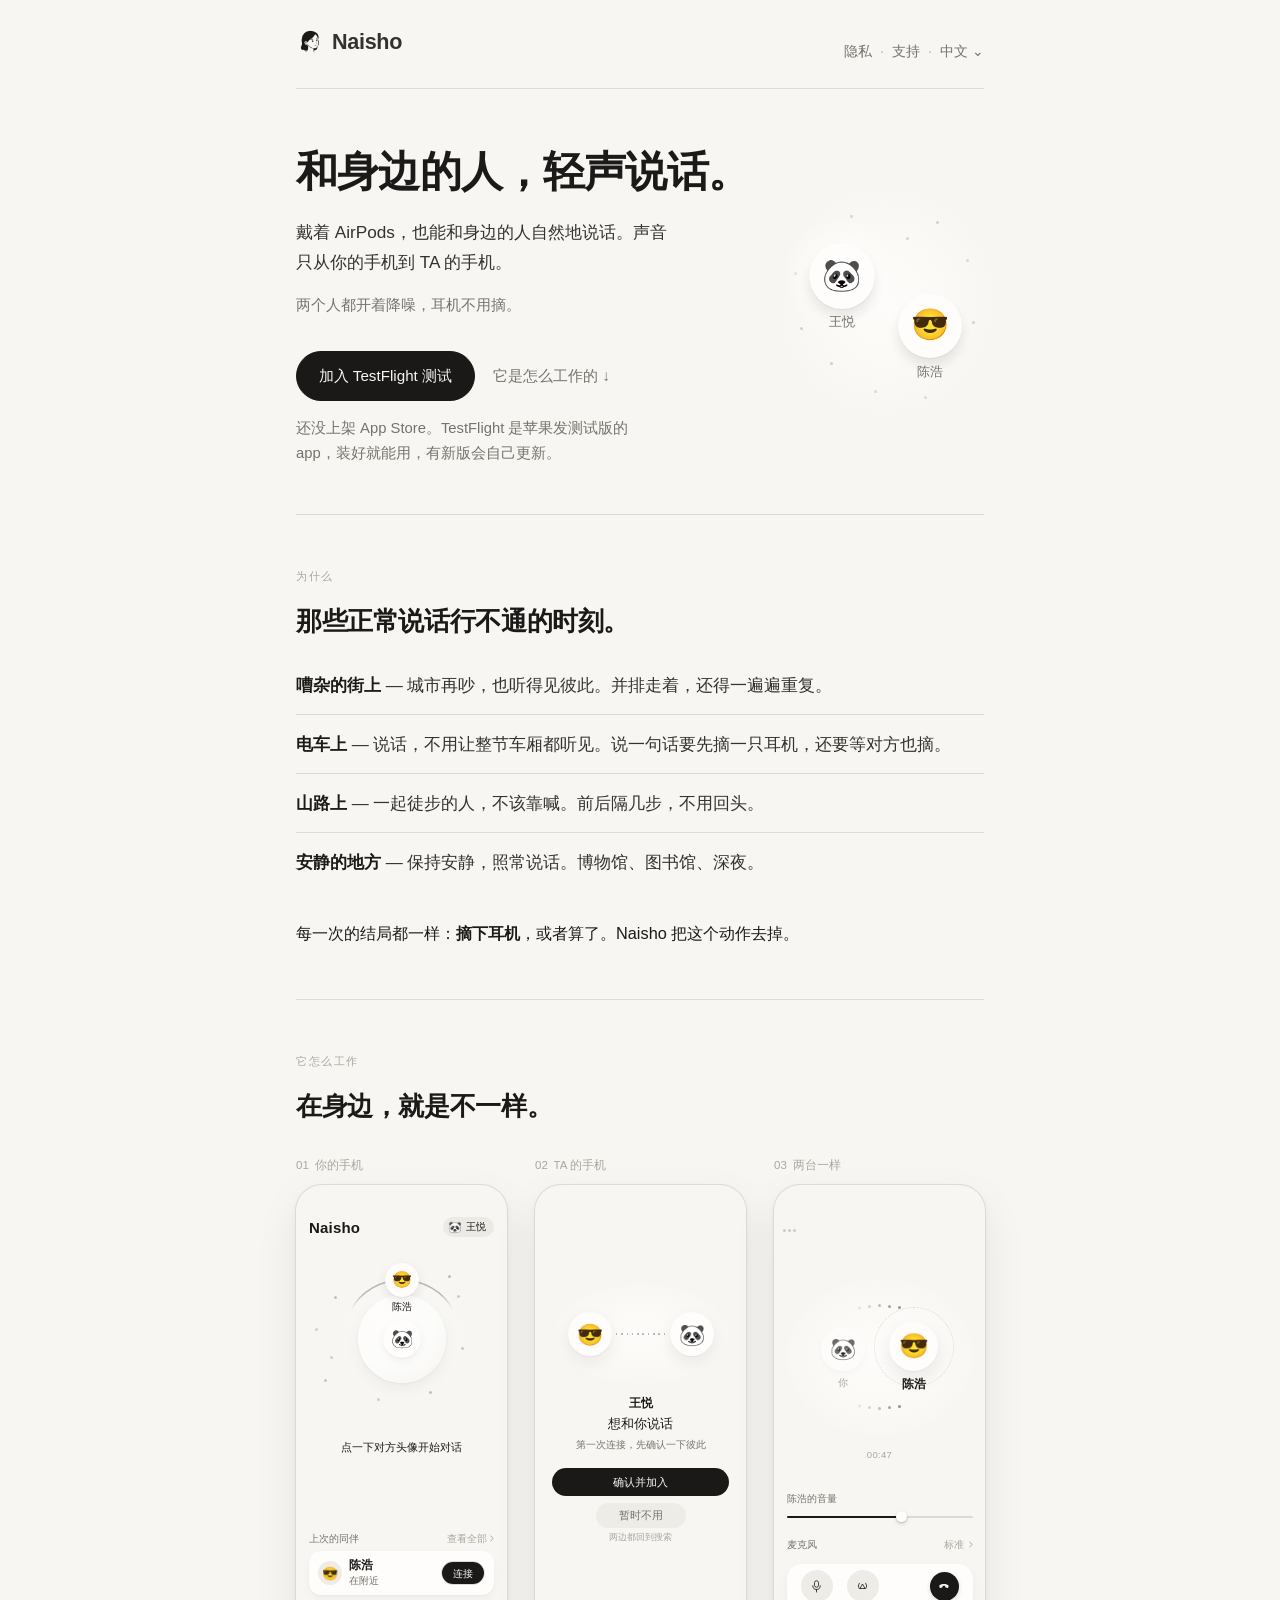
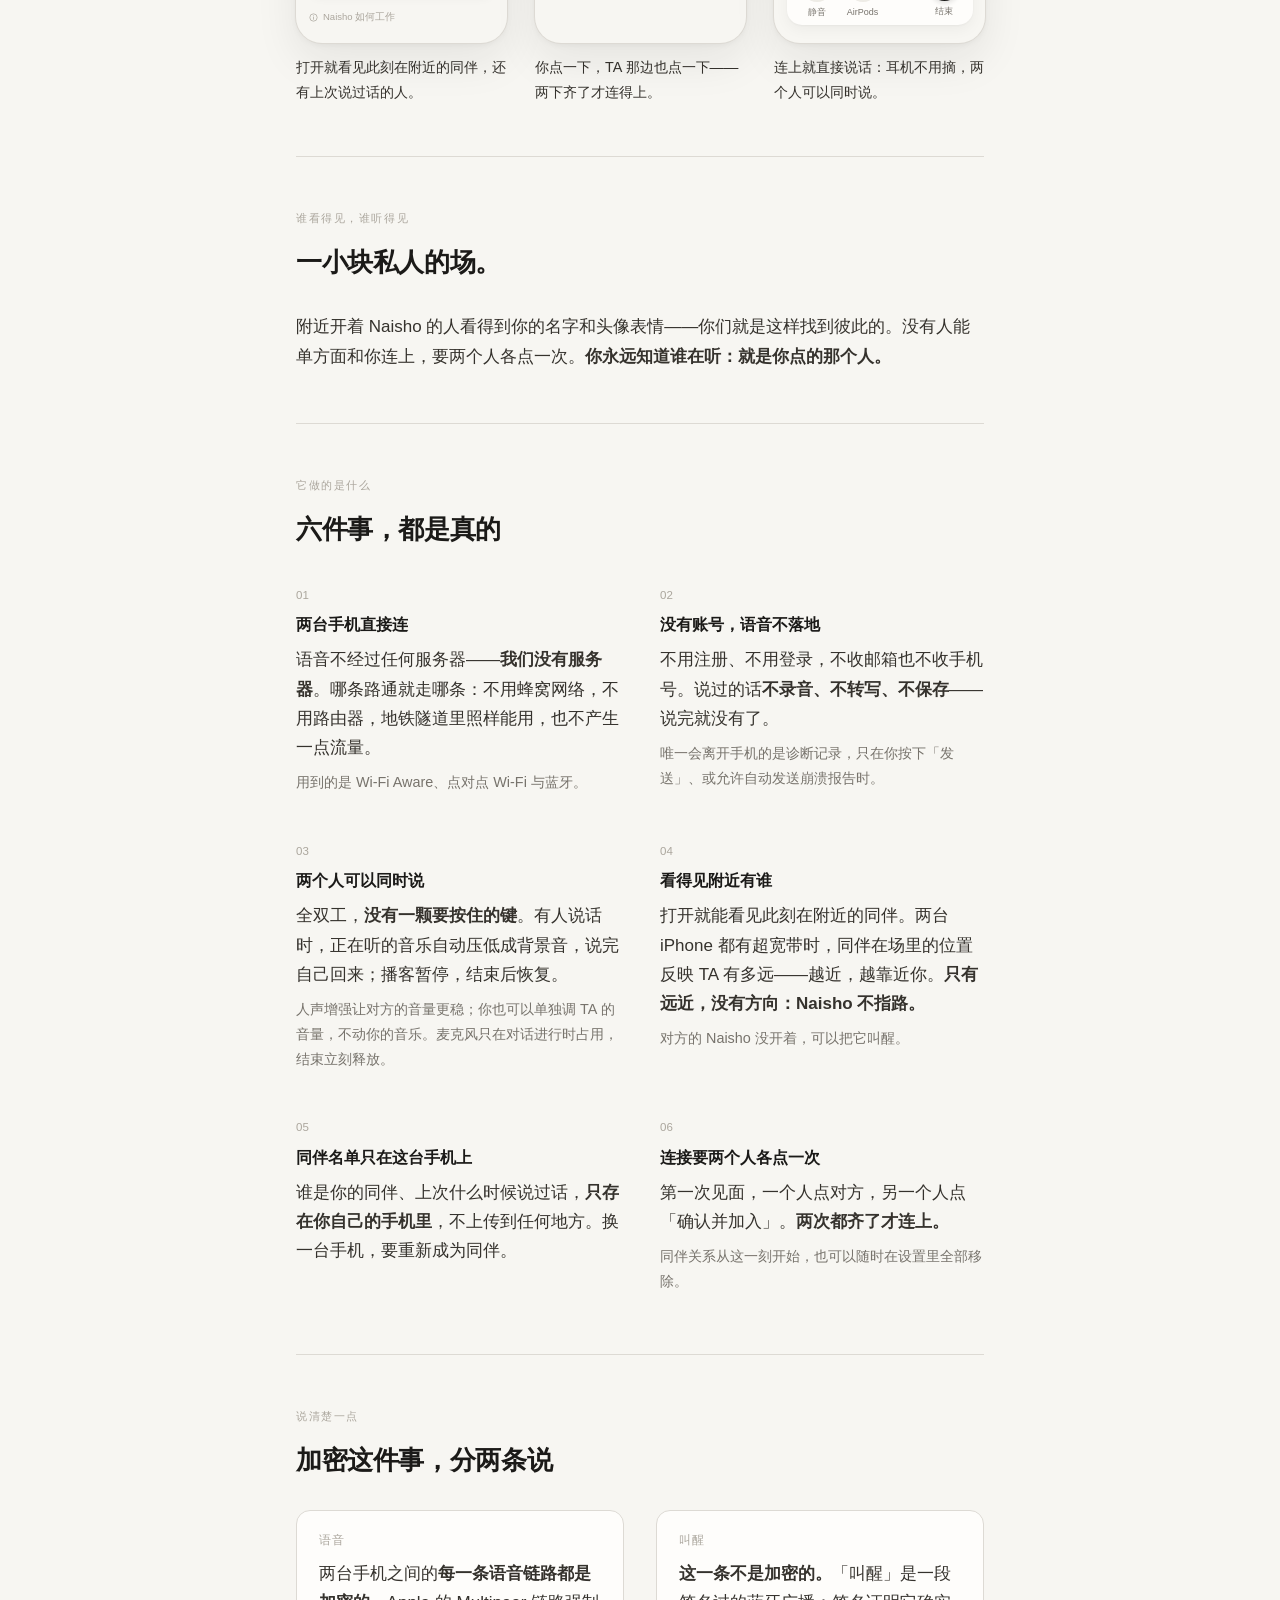
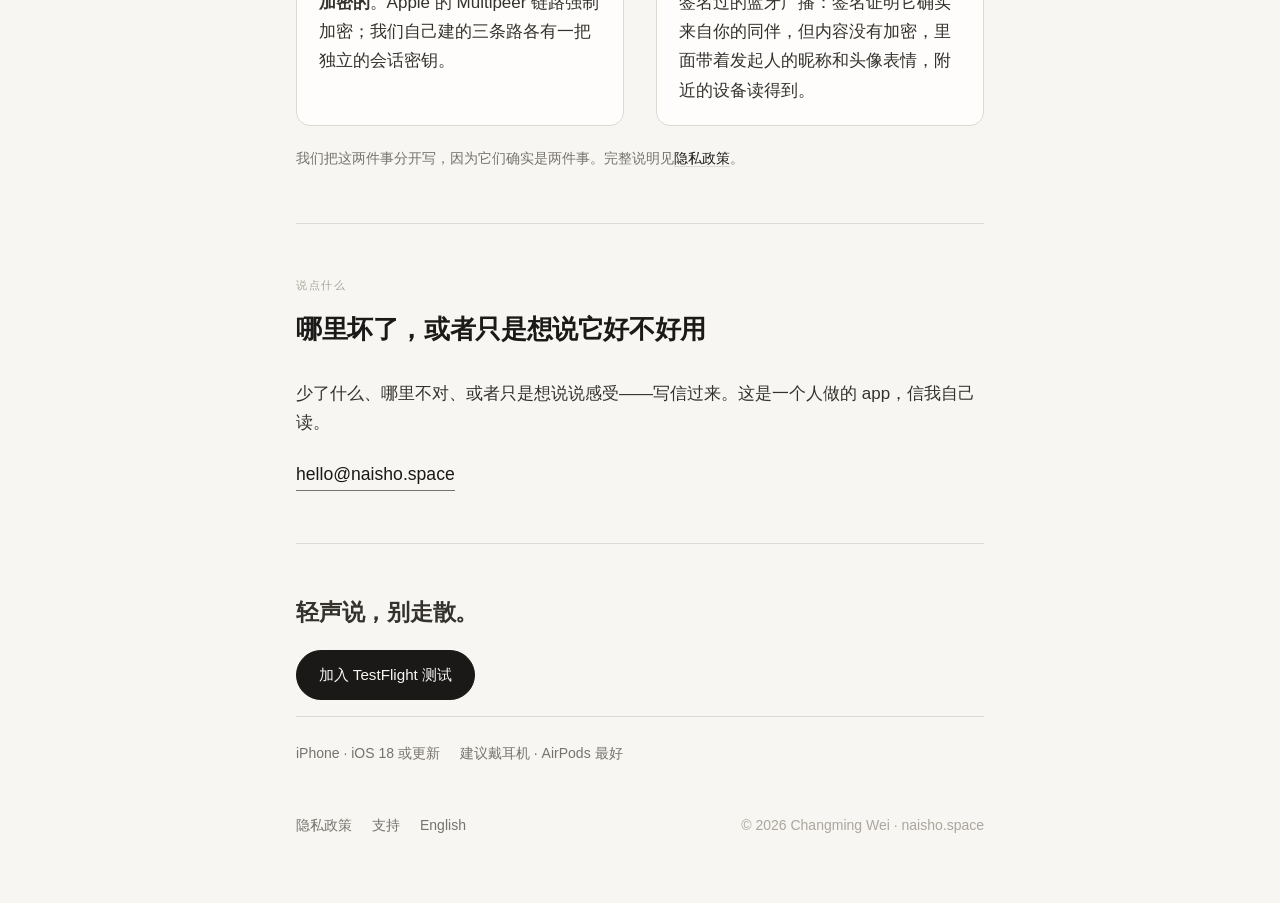
==== commit a8089dfa: "首屏右边站进产品本身：一小块只有他们两个人的地方；页眉那一行统一 Changming 09-07 两问：「感觉官网第一部分的右侧有点空」「这个没有必要加下划 线吧？而且字号、间距、高度都统一吗？」  " ====
--- a/cn/index.html
+++ b/cn/index.html
@@ -48,14 +48,24 @@
   </header>
 
   <div class="hero">
-    <h1>和身边的人，轻声说话。</h1>
-    <p class="sub">戴着 AirPods，也能和身边的人自然地说话。声音只从你的手机到 TA 的手机。</p>
-    <p class="fine">两个人都开着降噪，耳机不用摘。</p>
-    <div class="actions">
-      <a class="btn primary" href="https://testflight.apple.com/join/V8FKCAMr" rel="noopener">加入 TestFlight 测试</a>
-      <a class="btn ghost" href="#how-to">它是怎么工作的 ↓</a>
-    </div>
-    <p class="fine" style="margin-top:.9rem">还没上架 App Store。TestFlight 是苹果发测试版的 app，装好就能用，有新版会自己更新。</p>
+    <div class="copy">
+      <h1>和身边的人，轻声说话。</h1>
+      <p class="sub">戴着 AirPods，也能和身边的人自然地说话。声音只从你的手机到 TA 的手机。</p>
+      <p class="fine">两个人都开着降噪，耳机不用摘。</p>
+      <div class="actions">
+        <a class="btn primary" href="https://testflight.apple.com/join/V8FKCAMr" rel="noopener">加入 TestFlight 测试</a>
+        <a class="btn ghost" href="#how-to">它是怎么工作的 ↓</a>
+      </div>
+      <p class="fine" style="margin-top:.9rem">还没上架 App Store。TestFlight 是苹果发测试版的 app，装好就能用，有新版会自己更新。</p>
+    </div>
+    <!-- 一小块只有他们两个人的地方（母本 §8.3 对外那句）。纯装饰，不进朗读。
+     点的位置全用百分比：整块场只有 --u 一个尺寸源，换档时它们自己跟着走。 -->
+    <div class="fld" aria-hidden="true">
+      <i class="dot" style="left:33%;top:4%;opacity:.20"></i><i class="dot" style="left:61%;top:15%;opacity:.29"></i><i class="dot" style="left:76%;top:7%;opacity:.23"></i><i class="dot" style="left:91%;top:26%;opacity:.18"></i><i class="dot" style="left:5%;top:33%;opacity:.16"></i><i class="dot" style="left:94%;top:58%;opacity:.21"></i><i class="dot" style="left:8%;top:61%;opacity:.24"></i><i class="dot" style="left:23%;top:79%;opacity:.27"></i><i class="dot" style="left:45%;top:93%;opacity:.17"></i><i class="dot" style="left:70%;top:96%;opacity:.15"></i>
+      <div class="pool"></div>
+      <div class="who one"><i class="lift"></i><span class="face">🐼</span><b>王悦</b></div>
+      <div class="who two"><i class="lift"></i><span class="face">😎</span><b>陈浩</b></div>
+    </div>
   </div>
 
   <section>
--- a/style.css
+++ b/style.css
@@ -63,10 +63,9 @@
 @media (prefers-color-scheme: dark) { .logo { filter: invert(1); } }
 
 /* 语言：一个纯 CSS 的下拉（<details>，没有脚本）。 */
-.lang { position: relative; display: inline-block; }
+.lang { position: relative; }
 .lang > summary {
   list-style: none; cursor: pointer; color: var(--muted);
-  border-bottom: 1px solid var(--rule); padding-bottom: 1px;
 }
 .lang > summary::-webkit-details-marker { display: none; }
 .lang > summary::after { content: " ⌄"; letter-spacing: 0; }
@@ -84,10 +83,28 @@
 }
 .lang li b { color: var(--text); }
 .lang li a:hover { color: var(--text); background: var(--bg); }
-.masthead nav { margin-left: auto; font-size: .9rem; color: var(--muted); }
-.masthead nav a { color: inherit; }
+/* 页眉那一行三样东西（隐私 · 支持 · 语言）。**这里是 flex，不是一串 inline**
+   ——Changming 09-07：「字号、间距、高度都统一吗？」不统一，三处：
+
+   ① 下划线。全站那条 `a { border-bottom }` 在**正文**里是对的（正文中的链接不能只靠颜色
+      认出来），可页眉里只有三样东西、位置本身就说明了它们是导航；三道下划线再加页眉自己
+      那道分隔线，一条窄带里横着四条平行线。页眉这一处撤掉，正文那条一个字不动。
+   ② 语言那一颗的线比另外两颗**低 1px、长一截**：它有自己的 `border-bottom` 外加
+      `padding-bottom: 1px`，而且那道线连 `⌄` 和它前面那个空格一起划了进去。
+   ③ 语言前面那道缝比「隐私 · 支持」之间的宽：`.sep` 两边各 .5rem 是一样的，
+      但 HTML 里 `</span>` 和 `<details>` 之间有个换行，浏览器把它当成一个空格
+      ——于是那一处多出小半个字。**改成 flex + gap，空白符从此不参与排版**，
+      这类缝再也不会因为谁换了行就变宽。
+
+   字号本来就是统一的（.9rem，下拉里的条目也是），高度现在靠 `align-items: baseline`
+   对齐基线——三样东西坐在同一条基线上，而不是各自的盒底。 */
+.masthead nav {
+  margin-left: auto; font-size: .9rem; color: var(--muted);
+  display: flex; flex-wrap: wrap; align-items: baseline; gap: .1rem .5rem;
+}
+.masthead nav a { color: inherit; border-bottom: none; }
 .masthead nav a:hover { color: var(--text); }
-.masthead nav .sep { opacity: .45; margin: 0 .5rem; }
+.masthead nav .sep { opacity: .45; margin: 0; }
 
 a { color: var(--accent); text-decoration: none; border-bottom: 1px solid var(--rule); }
 a:hover { border-color: var(--muted); }
@@ -116,6 +133,143 @@
 .btn.primary:hover { opacity: .88; }
 .btn.ghost { border-color: transparent; background: transparent; color: var(--muted); padding-left: .35rem; }
 .btn.ghost:hover { color: var(--text); }
+
+/* ── 开场右边：那块场 ──────────────────────────────────────────────
+   Changming 09-07：「感觉官网第一部分的右侧有点空」。那块空不拿图形填——
+   站进去的是这个产品唯一的画面：**两个人、之间那段距离、场在呼吸**。
+
+   和下面《怎么用》那三块屏刻意不是同一句话：那三块讲「app 长什么样」（有手机、有
+   状态栏、有按钮、有计时器），这一块讲「那件事本身长什么样」——没有手机、没有连线、
+   没有边界圈，直接躺在站点自己的纸上（#F7F6F2 / #0D0D0B 本来就是 app 那张纸）。
+   材料是同一批数，所以两处摆在同一页上认得出是同一只手。
+
+   为什么另起一份 --fld-*，不复用 .shot 那套 --sh-*：那一套是「屏里」的一套，挂在 .shot 上、
+   跟着那三块屏走；这块场不在屏里。这里的分工是**材料照 app，字照站点**——头像那张纸、
+   光晕、投影用 app 的值，名字用 --muted，因为名字是页面上的字，不是屏里的字。 */
+.hero .fld {
+  /* 浅色三个值就是 app 里那三个（Theme.avatar / 声场核那团光 / 投影的黑）。
+     深色的头像纸 #35312A 必须比页面 #0D0D0B 亮一档，不然 emoji 是浮在虚空里的；
+     投影在深色里归零，和 .shot 一样——那边靠纸本身分层，不靠影子。 */
+  --fld-face: #FEFDFB;
+  --fld-glow: 254, 253, 251;
+  --fld-sh: 27, 26, 24;
+  --fld-ink: 26, 25, 23;
+  /* 一个尺寸源：整块场的宽。头像、光晕、位置全从它算，换一档只改这一行。
+     62vw 是保险丝——系统字号调大时 rem 会跟着涨，那时按视口收，别顶出纸边。 */
+  --u: min(13.5rem, 62vw);
+  /* 头像 64：场上只有两个人时 app 给的就是 64（FieldPlacement.avatarDiameter，≥5 人才收到 56）。
+     这块场不在屏里，不用按 .shot 那个 0.525 缩——它和真机上一样大。 */
+  --d: calc(var(--u) * .32);
+  position: relative;
+  width: var(--u);
+  height: calc(var(--u) * .98);
+  margin: 2.75rem auto 0;
+  user-select: none; -webkit-user-select: none;
+  /* 有人在场那一档呼吸：5.6 s、1 → 1.006（Tunables.fieldSettlePeriod / fieldSettleScale）。
+     1.006 在 200 px 上是 1.2 px——它本来就不该被看见，只该被觉得。
+     搜索那一档（4.4 s / 1.022）是「一个人在找人」，这块场里有两个人，用不上。
+     呼吸挂在整块上而不是各自头像上：胀缩的是**他们之间那段距离**。 */
+  animation: fld-breathe 5.6s ease-in-out infinite;
+}
+@media (prefers-color-scheme: dark) {
+  .hero .fld {
+    --fld-face: #35312A; --fld-glow: 46, 42, 34; --fld-sh: 0, 0, 0; --fld-ink: 243, 240, 234;
+  }
+}
+
+/* 那一小块光：场的全部范围就是它，**不画边界圈**。
+   app 0.6.6 把 ⌀216 那条外环整条退役了，理由是「闭合、均匀、静止的圆线只有一种读法：
+   到此为止」。这块场要说的恰好反过来：亮到这儿为止、再往外什么都没有，可它自己没有围墙。
+   116% / 126% 是让它溢出盒子——溢出的那一圈已经淡到接近 0，只为了让这个物体在
+   右栏里显得比 200 px 大一圈，而不占版面。 */
+.hero .fld .pool {
+  position: absolute; left: 51%; top: 47.5%;
+  width: 116%; height: 126%;
+  transform: translate(-50%, -50%);
+  background: radial-gradient(50% 50% at 50% 50%,
+    rgba(var(--fld-glow), .9) 0%, rgba(var(--fld-glow), .42) 56%, rgba(var(--fld-glow), 0) 100%);
+}
+
+/* 品牌那三点。点是「存在 / 声音 / 声场」，永远不是网络拓扑（ProximityField 开头那段）。
+   它们散在光的边上、越外越淡——作用是让这块光**有一个看得出来的边，而不是画一条边**。
+   落在 .pool 前面是照 app 的图层序：里圈的被光洗掉，只剩外圈的还站着。 */
+.hero .fld .dot {
+  position: absolute; width: 3px; height: 3px; border-radius: 50%;
+  background: rgb(var(--fld-ink));
+}
+
+/* 两个人：**一样大、不一样高**。
+   一样大是因为对这一页的访客来说他们是对等的两个人（场心那颗「我」不在这儿，
+   所以这块场没有 orb，也就不会和第一块屏撞脸）。
+   不一样高是因为对称本身就是「这是摆出来的」这个信号（FieldPlacement 那一条）——
+   差那一档高度，一对图标才变回两个站着的人。
+   中心距 101 px，两张纸之间还剩 37 px 空白：圆可以相切、绝不相交（0.6.6 的不变量）。
+   **那段空白就是这一整块的主语**，所以中间什么都不画——一条连线会把「一段距离」
+   变成「一条链路」，而链路是拓扑。
+   格子只有头像那么大、名字挂在版面外：和 app 里一样（FieldAvatar「圆心就是落位点」）。 */
+.hero .fld .who { position: absolute; width: var(--d); height: var(--d); }
+.hero .fld .one { left: 13%; top: 18.4%; }
+.hero .fld .two { left: 57%; top: 43.9%; }
+
+.hero .fld .face {
+  position: relative; display: flex; align-items: center; justify-content: center;
+  width: var(--d); height: var(--d); border-radius: 50%;
+  background: var(--fld-face);
+  font-size: calc(var(--d) * .48); line-height: 1;
+  /* FieldAvatar 那两层，一点没缩：.09 / 11 / y8 把这张纸托起来，
+     .05 / 1 / y1 再把它压回纸面——少任何一层它都会飘。 */
+  box-shadow: 0 8px 11px rgba(var(--fld-sh), .09), 0 1px 1px rgba(var(--fld-sh), .05);
+  transform: scale(1.028);
+  animation: fld-say 9.6s ease-in-out infinite;
+}
+
+/* 名字：这是页面上的字，不是屏里的字，所以走站点的 --muted。
+   绝对定位挂在头像下面，名字再长也推不动头像（app 那条「名字不进版面」）。 */
+.hero .fld b {
+  position: absolute; left: 50%; top: calc(100% + .55rem);
+  transform: translateX(-50%);
+  font-size: .8rem; font-weight: 400; line-height: 1;
+  color: var(--muted); white-space: nowrap;
+}
+
+/* 说话的那一个脚下那团光（app InCall 里 .sp .glow 那一层）。
+   **只加不减**：说话的人被托起来，听的那个一点不暗——ProximityField 里那条硬规矩，
+   亮度一开口就会被读成「信号弱 / 离得远」，用一个轴说另一个轴的事正是那次事故本身。 */
+.hero .fld .lift {
+  position: absolute; left: 50%; top: 50%;
+  width: calc(var(--d) * 1.85); height: calc(var(--d) * 1.85);
+  margin: calc(var(--d) * -.925) 0 0 calc(var(--d) * -.925);
+  border-radius: 50%;
+  background: radial-gradient(50% 50% at 50% 50%,
+    rgba(var(--fld-glow), 1) 0%, rgba(var(--fld-glow), .55) 56%, rgba(var(--fld-glow), 0) 100%);
+  opacity: .92;
+  animation: fld-lift 9.6s ease-in-out infinite;
+}
+/* 静止那一帧——也就是减弱动态之后剩下的那一帧、和页面加载的第一帧：
+   一个人正说着，另一个听着。两个人的基础样式就是那一帧的两半，
+   动画只是把这两半来回换（-4.8s 是把 .two 拨到半圈之后），不另写一条静止规则。 */
+.hero .fld .two .lift { opacity: 0; }
+.hero .fld .two .face { transform: scale(1); }
+.hero .fld .two .lift, .hero .fld .two .face { animation-delay: -4.8s; }
+
+/* 9.6 s 一轮：一个人说 4 s，交接 0.8 s，换另一个。
+   **这一句只有这块场说得出来**：没有「按住说话」这回事，两个人都能说（六件事 03），
+   而下面三块屏里没有一块讲得了「轮到谁」。
+   交接慢到 0.8 s 是故意的：快了是切换，慢了才是接话。 */
+@keyframes fld-lift { 0%, 41.6% { opacity: .92; } 50%, 91.6% { opacity: 0; } 100% { opacity: .92; } }
+@keyframes fld-say  { 0%, 41.6% { transform: scale(1.028); } 50%, 91.6% { transform: scale(1); } 100% { transform: scale(1.028); } }
+@keyframes fld-breathe { 0%, 100% { transform: scale(1); } 50% { transform: scale(1.006); } }
+
+/* 48rem = 768：正是 .wrap（46rem）连自己的内边距一起吃满的那一刻——从这里起正文列
+   永远是 688 px，再宽也不变。所以分栏只存在于这一侧，中间**没有一段「越来越挤」的宽度带**：
+   要么两列，要么叠下去。
+   688 − 200 − 32 = 456 给字：够 h1 的 20ch、够 .sub 的 40ch，也够那两颗按钮并排一行。 */
+@media (min-width: 48rem) {
+  .hero { display: grid; grid-template-columns: minmax(0, 1fr) 12.5rem; column-gap: 2rem; align-items: center; }
+  .hero .copy { min-width: 0; }
+  /* 竖着居中，于是它落在 .sub 那几行旁边、而不是和 h1 抢：一屏上只让一件事最响。 */
+  .hero .fld { --u: 12.5rem; margin: 0; }
+}
 
 /* ── 分节 ─────────────────────────────────────────── */
 section { padding: 3.25rem 0; border-top: 1px solid var(--rule); }
